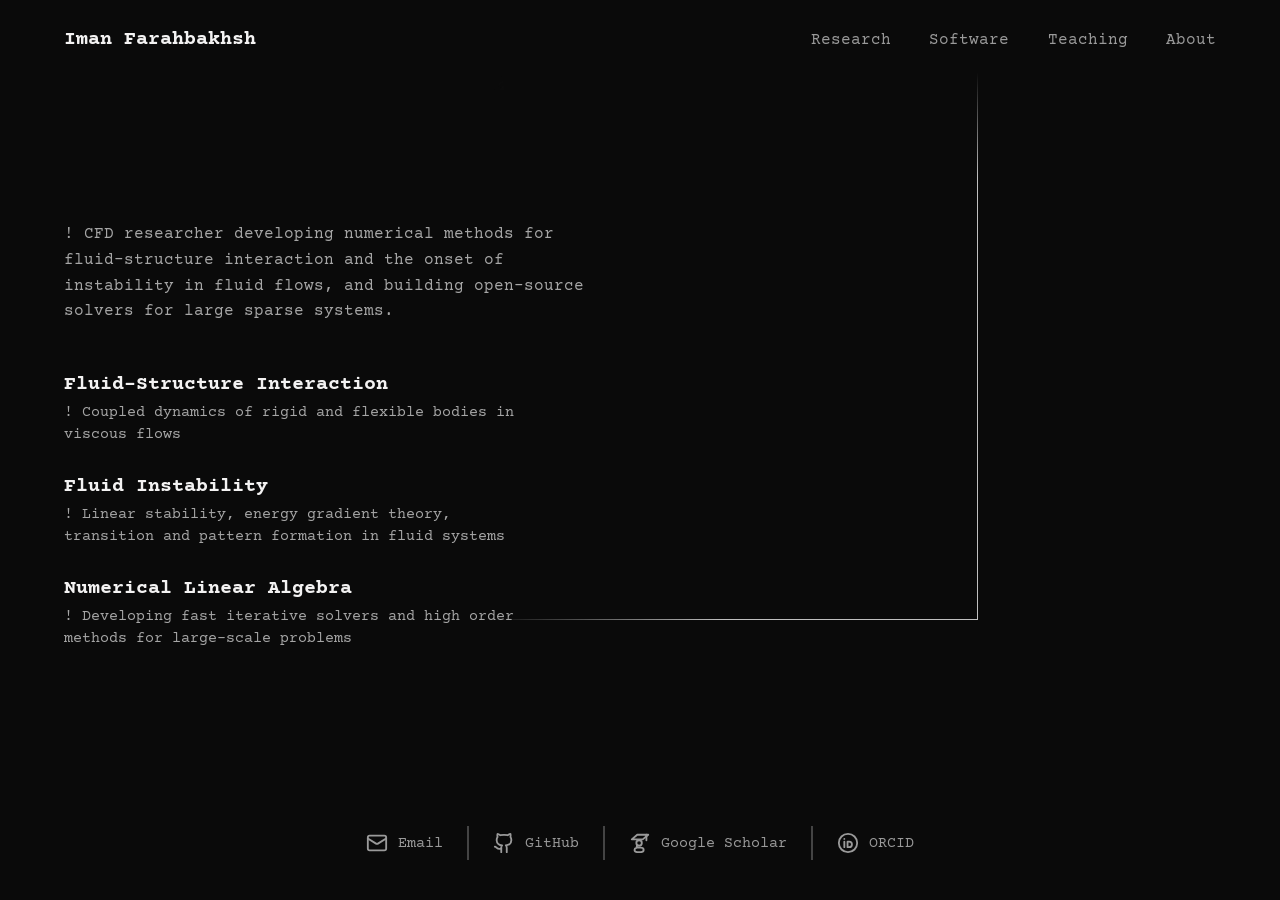
==== index.html @ ceac78eb "Add files via upload" ====
<!DOCTYPE html>
<html lang="en">
<head>
<meta charset="utf-8">
<meta name="viewport" content="width=device-width, initial-scale=1">
<title>Iman Farahbakhsh</title>
<meta name="description" content="Iman Farahbakhsh — CFD researcher: fluid–structure interaction, fluid instability, numerical linear algebra.">
<link rel="stylesheet" href="style.css">
</head>
<body>
<div class="page">
  <img class="hero-img" src="assets/fluid-hero.png" alt="">

  <nav class="nav">
    <a class="brand" href="index.html">Iman Farahbakhsh</a>
    <div class="menu">
      <a href="research.html">Research</a>
      <a href="software.html">Software</a>
      <a href="teaching.html">Teaching</a>
      <a href="about.html">About</a>
    </div>
  </nav>

  <main>
    <p class="intro">! CFD researcher developing numerical methods for fluid–structure interaction and the onset of instability in fluid flows, and building open-source solvers for large sparse systems.</p>
    <ul class="interests">
      <li><span class="t">Fluid–Structure Interaction</span><span class="s">! Coupled dynamics of rigid and flexible bodies in viscous flows</span></li>
      <li><span class="t">Fluid Instability</span><span class="s">! Linear stability, energy gradient theory, transition and pattern formation in fluid systems</span></li>
      <li><span class="t">Numerical Linear Algebra</span><span class="s">! Developing fast iterative solvers and high order methods for large-scale problems</span></li>
    </ul>
  </main>

  <footer>
    <a href="mailto:i.farahbakhsh@outlook.com">
      <svg viewBox="0 0 24 24"><rect width="20" height="16" x="2" y="4" rx="2"/><path d="m22 7-8.97 5.7a1.94 1.94 0 0 1-2.06 0L2 7"/></svg>
      <span>Email</span>
    </a>
    <a href="https://github.com/imanfarahbakhsh" target="_blank" rel="noopener">
      <svg viewBox="0 0 24 24"><path d="M15 22v-4a4.8 4.8 0 0 0-1-3.5c3 0 6-2 6-5.5.08-1.25-.27-2.48-1-3.5.28-1.15.28-2.35 0-3.5 0 0-1 0-3 1.5-2.64-.5-5.36-.5-8 0C6 2 5 2 5 2c-.3 1.15-.3 2.35 0 3.5A5.403 5.403 0 0 0 4 9c0 3.5 3 5.5 6 5.5-.39.49-.68 1.05-.85 1.65-.17.6-.22 1.23-.15 1.85v4"/><path d="M9 18c-4.51 2-5-2-7-2"/></svg>
      <span>GitHub</span>
    </a>
    <a href="https://scholar.google.co.uk/citations?hl=en&amp;user=B8ajVVsAAAAJ" target="_blank" rel="noopener">
      <svg viewBox="0 0 24 24"><path d="M3 8 9 3h12l-6 5Z"/><path d="M19 3v6"/><circle cx="11" cy="12" r="3"/><path d="M9.5 14.6c-1.6.6-1.4 2 .3 2.4h2.7c2.2 0 3.5 1.1 3.5 2.5S14.3 22 11 22s-5-1.1-5-2.5c0-.9.7-1.7 2-2.1"/></svg>
      <span>Google Scholar</span>
    </a>
    <a href="https://orcid.org/0000-0001-5304-8348" target="_blank" rel="noopener">
      <svg viewBox="0 0 24 24"><circle cx="12" cy="12" r="10"/><path d="M8 10.5v6"/><path d="M8 7.5h.01"/><path d="M11.5 10.5v6h1.8a3 3 0 0 0 0-6Z"/></svg>
      <span>ORCID</span>
    </a>
  </footer>
</div>
</body>
</html>
---- style.css ----
@import url('https://fonts.googleapis.com/css2?family=Courier+Prime:wght@400;700&display=swap');
*{box-sizing:border-box}
html,body{margin:0;background:#0a0a0a;color:#f3f2f2;font-family:'Courier Prime','Courier New',Courier,monospace}
a{color:#9a9a9a;text-decoration:none;transition:color .2s}
a:hover{color:#fff}
a:focus-visible{outline:2px solid #fff;outline-offset:2px}
.page{position:relative;min-height:100vh;display:flex;flex-direction:column;overflow:hidden}
.nav{position:relative;z-index:2;display:flex;justify-content:space-between;align-items:center;flex-wrap:wrap;gap:24px;padding:28px clamp(24px,5vw,80px);font-size:16px}
.brand{color:#f3f2f2;font-weight:700;font-size:clamp(18px,1.6vw,24px)}
.menu{display:flex;flex-wrap:wrap;column-gap:clamp(16px,3vw,48px);row-gap:8px}
.menu a.active{color:#fff;text-decoration:underline;text-underline-offset:6px}
.hero-img{position:absolute;right:0;top:8%;width:62%;height:78%;object-fit:cover;filter:grayscale(1);transition:filter .6s ease;z-index:1;
-webkit-mask-image:linear-gradient(to right,transparent 0%,#000 30%),linear-gradient(to bottom,transparent 0%,#000 15%,#000 85%,transparent 100%);-webkit-mask-composite:source-in;
mask-image:linear-gradient(to right,transparent 0%,#000 30%),linear-gradient(to bottom,transparent 0%,#000 15%,#000 85%,transparent 100%);mask-composite:intersect}
.hero-img:hover,img.color-on-hover:hover{filter:grayscale(0)}
img.color-on-hover{filter:grayscale(1);transition:filter .6s ease}
main{position:relative;z-index:2;pointer-events:none;flex:1;display:flex;flex-direction:column;justify-content:center;gap:48px;padding:0 clamp(24px,5vw,80px)}
main>*{pointer-events:auto}
.intro{margin:0;max-width:520px;font-size:16px;line-height:1.6;color:#a6a6a6;text-wrap:pretty}
.interests{list-style:none;margin:0;padding:0;display:flex;flex-direction:column;gap:28px;max-width:480px}
.interests li{display:flex;flex-direction:column;gap:6px}
.interests .t{font-size:clamp(18px,1.6vw,24px);font-weight:700}
.interests .s{font-size:15px;line-height:1.5;color:#a6a6a6;text-wrap:pretty}
footer{position:relative;z-index:2;display:flex;justify-content:center;flex-wrap:wrap;padding:32px 24px 40px;font-size:15px}
footer a{display:flex;align-items:center;gap:10px;padding:6px 24px}
footer a+a{border-left:2px solid rgba(243,242,242,.25)}
footer svg{width:22px;height:22px;fill:none;stroke:currentColor;stroke-width:2;stroke-linecap:round;stroke-linejoin:round}
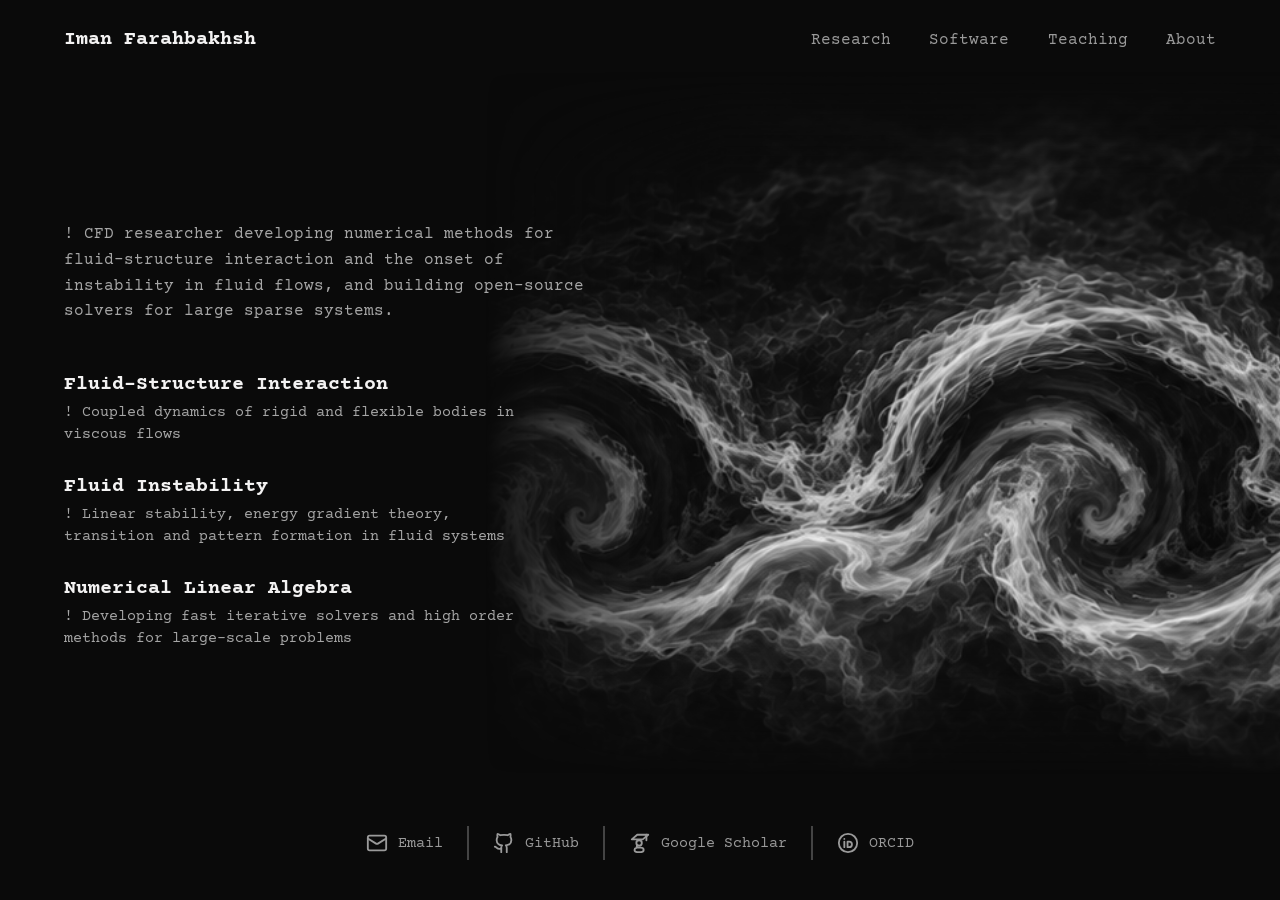
==== commit 5e58e98f: "Add files via upload" ====
--- a/index.html
+++ b/index.html
@@ -9,7 +9,7 @@
 </head>
 <body>
 <div class="page">
-  <img class="hero-img" src="assets/fluid-hero.png" alt="">
+  <img class="hero-img" src="fluid-hero.png" alt="">
 
   <nav class="nav">
     <a class="brand" href="index.html">Iman Farahbakhsh</a>
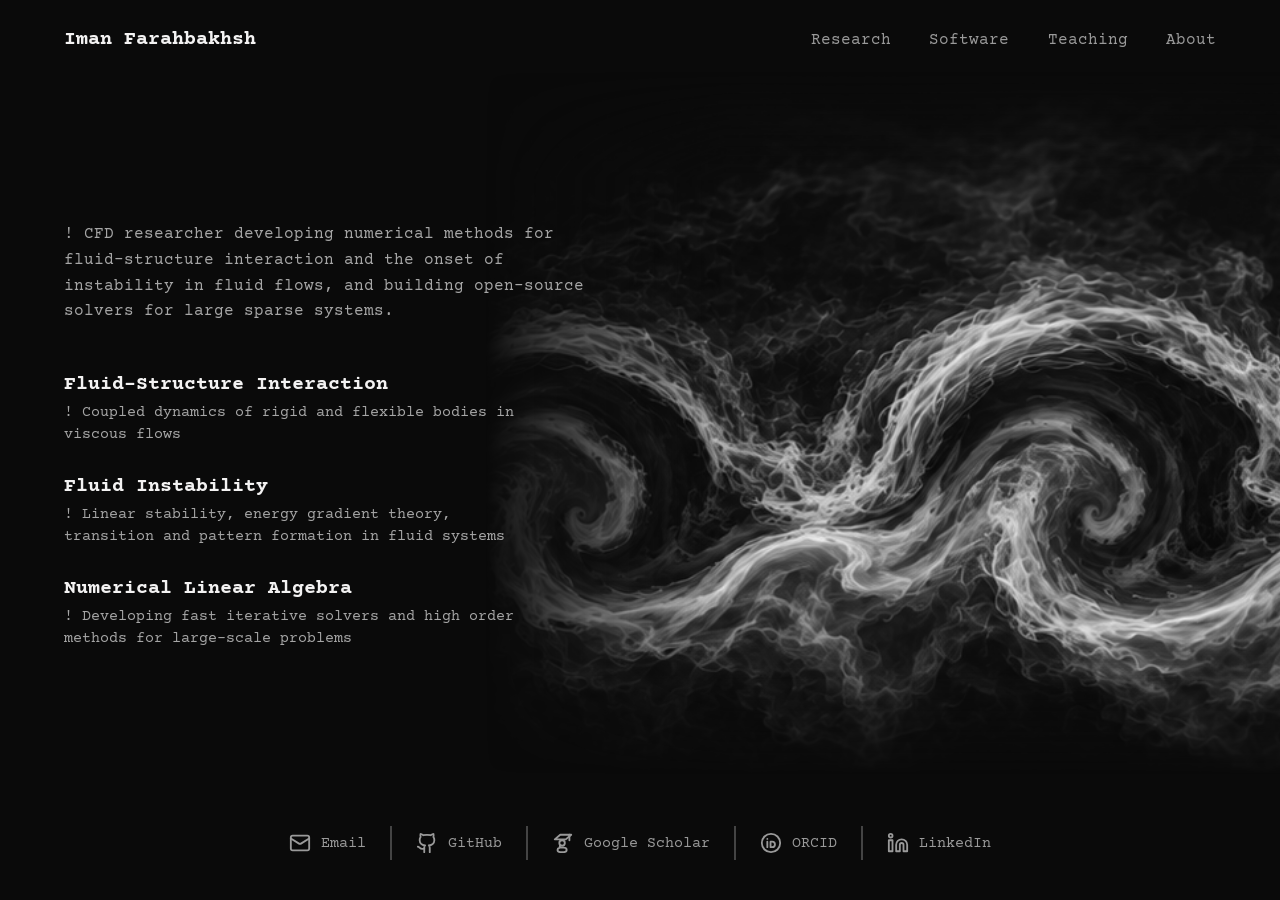
==== commit febc2c3f: "Add files via upload" ====
--- a/index.html
+++ b/index.html
@@ -5,11 +5,11 @@
 <meta name="viewport" content="width=device-width, initial-scale=1">
 <title>Iman Farahbakhsh</title>
 <meta name="description" content="Iman Farahbakhsh — CFD researcher: fluid–structure interaction, fluid instability, numerical linear algebra.">
-<link rel="stylesheet" href="style.css">
+<link rel="stylesheet" href="style.css?v=3">
 </head>
 <body>
 <div class="page">
-  <img class="hero-img" src="fluid-hero.png" alt="">
+  <img class="hero-img" src="[data-uri]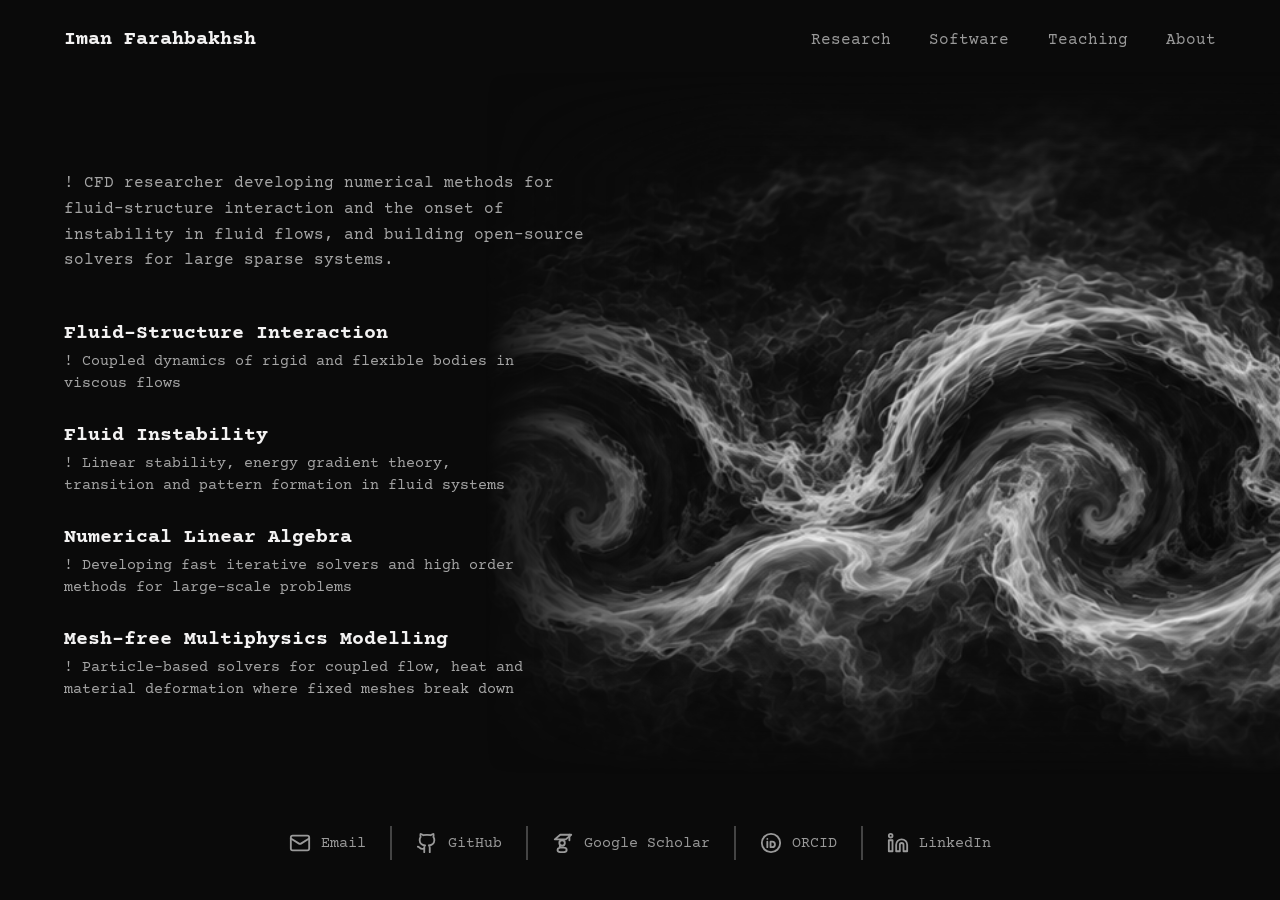
==== commit 51fdccf7: "Add files via upload" ====
--- a/index.html
+++ b/index.html
@@ -4,7 +4,7 @@
 <meta charset="utf-8">
 <meta name="viewport" content="width=device-width, initial-scale=1">
 <title>Iman Farahbakhsh</title>
-<meta name="description" content="Iman Farahbakhsh — CFD researcher: fluid–structure interaction, fluid instability, numerical linear algebra.">
+<meta name="description" content="Iman Farahbakhsh — CFD researcher: fluid–structure interaction, fluid instability, numerical linear algebra, mesh-free multiphysics modelling.">
 <link rel="stylesheet" href="style.css?v=3">
 </head>
 <body>
@@ -27,6 +27,7 @@
       <li><span class="t">Fluid–Structure Interaction</span><span class="s">! Coupled dynamics of rigid and flexible bodies in viscous flows</span></li>
       <li><span class="t">Fluid Instability</span><span class="s">! Linear stability, energy gradient theory, transition and pattern formation in fluid systems</span></li>
       <li><span class="t">Numerical Linear Algebra</span><span class="s">! Developing fast iterative solvers and high order methods for large-scale problems</span></li>
+      <li><span class="t">Mesh-free Multiphysics Modelling</span><span class="s">! Particle-based solvers for coupled flow, heat and material deformation where fixed meshes break down</span></li>
     </ul>
   </main>
 
--- a/style.css
+++ b/style.css
@@ -43,6 +43,12 @@
 .fig img{width:100%;height:100%;object-fit:cover;display:block}
 .fig:has(img){border:0;padding:0}
 .fig.portrait{aspect-ratio:3/4}
+.fig.wide{aspect-ratio:auto;display:flex;flex-direction:column;gap:10px;margin:0 0 48px}
+.fig.wide img{aspect-ratio:21/9;height:auto}
+.fig figcaption{font-size:13px;color:#8a8a8a;text-align:left;align-self:flex-start}
+.rows .y:empty{display:none}
+.rows li:has(.y:empty){grid-template-columns:1fr}
+.label a{color:inherit}
 .bio{gap:16px}
 .bio .s{font-size:16px;line-height:1.65;text-align:justify;hyphens:auto}
 .book{display:flex;flex-direction:column;gap:6px;max-width:640px}
